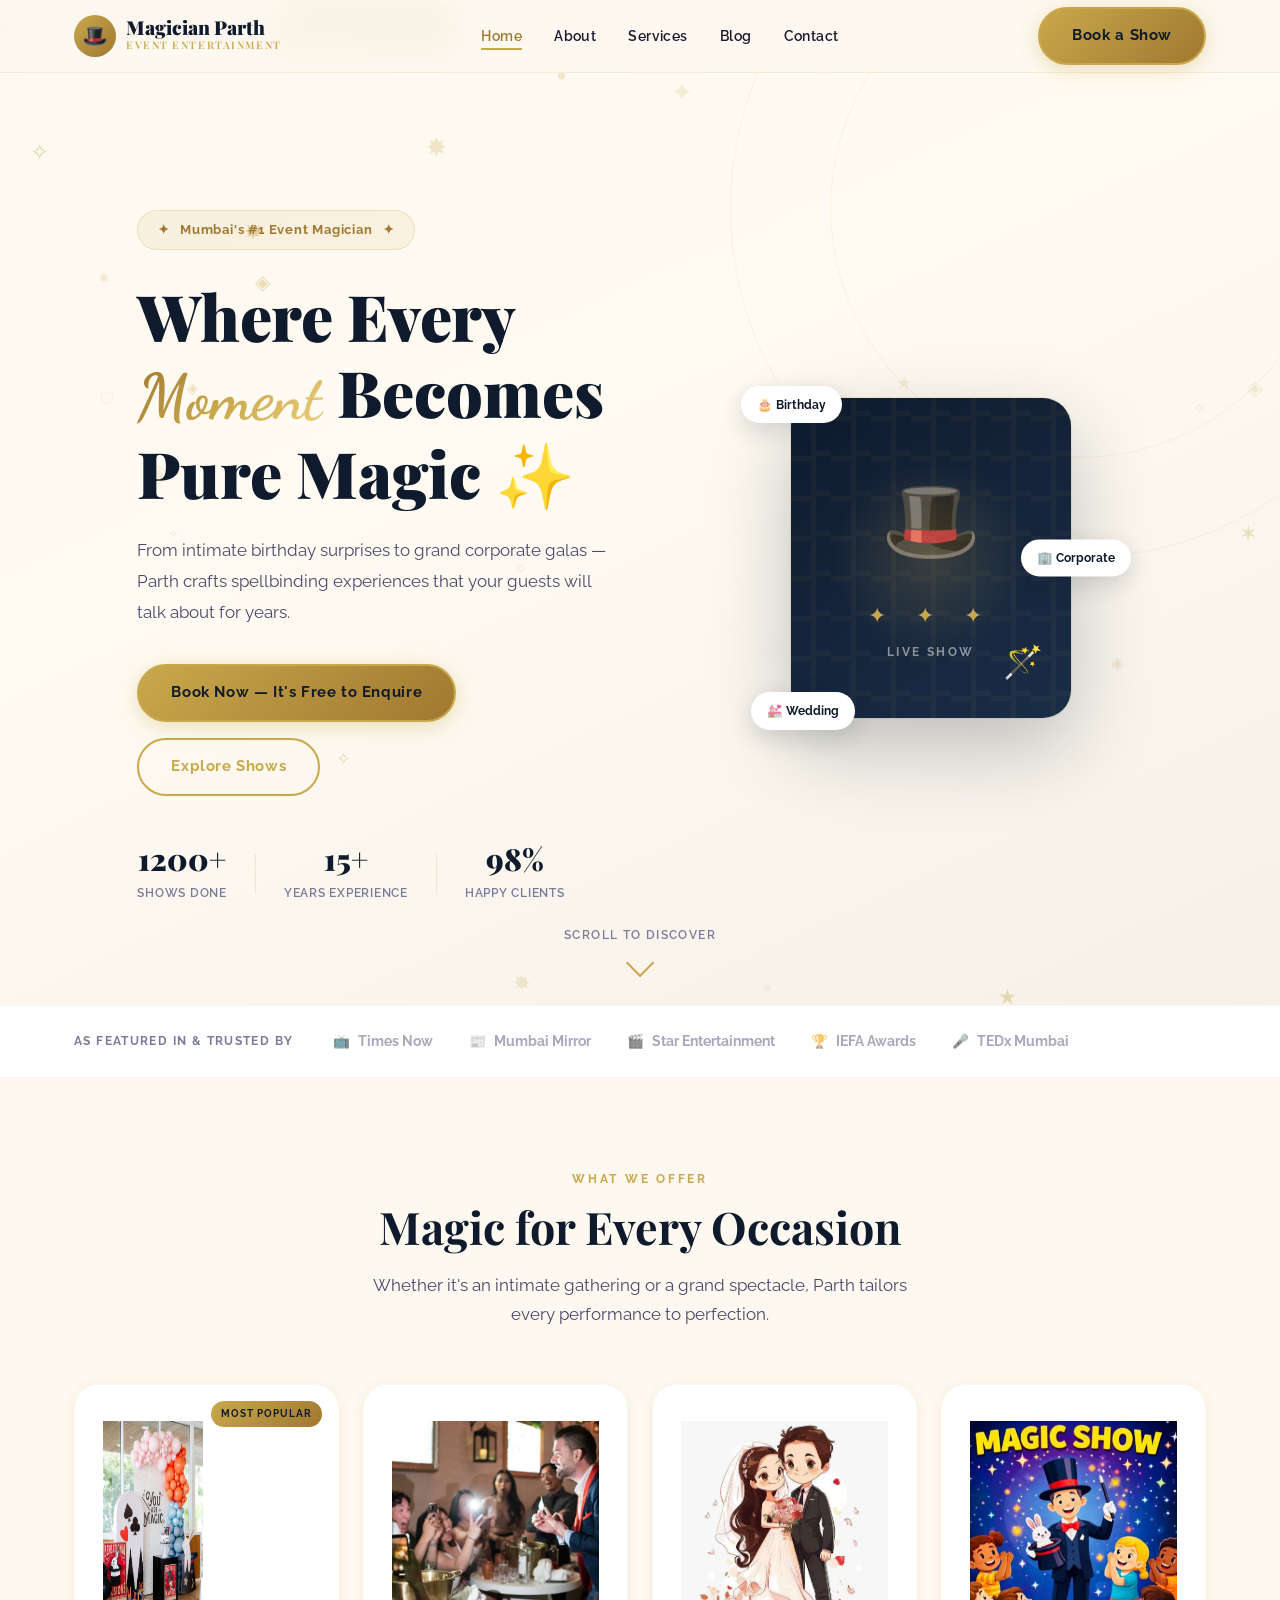
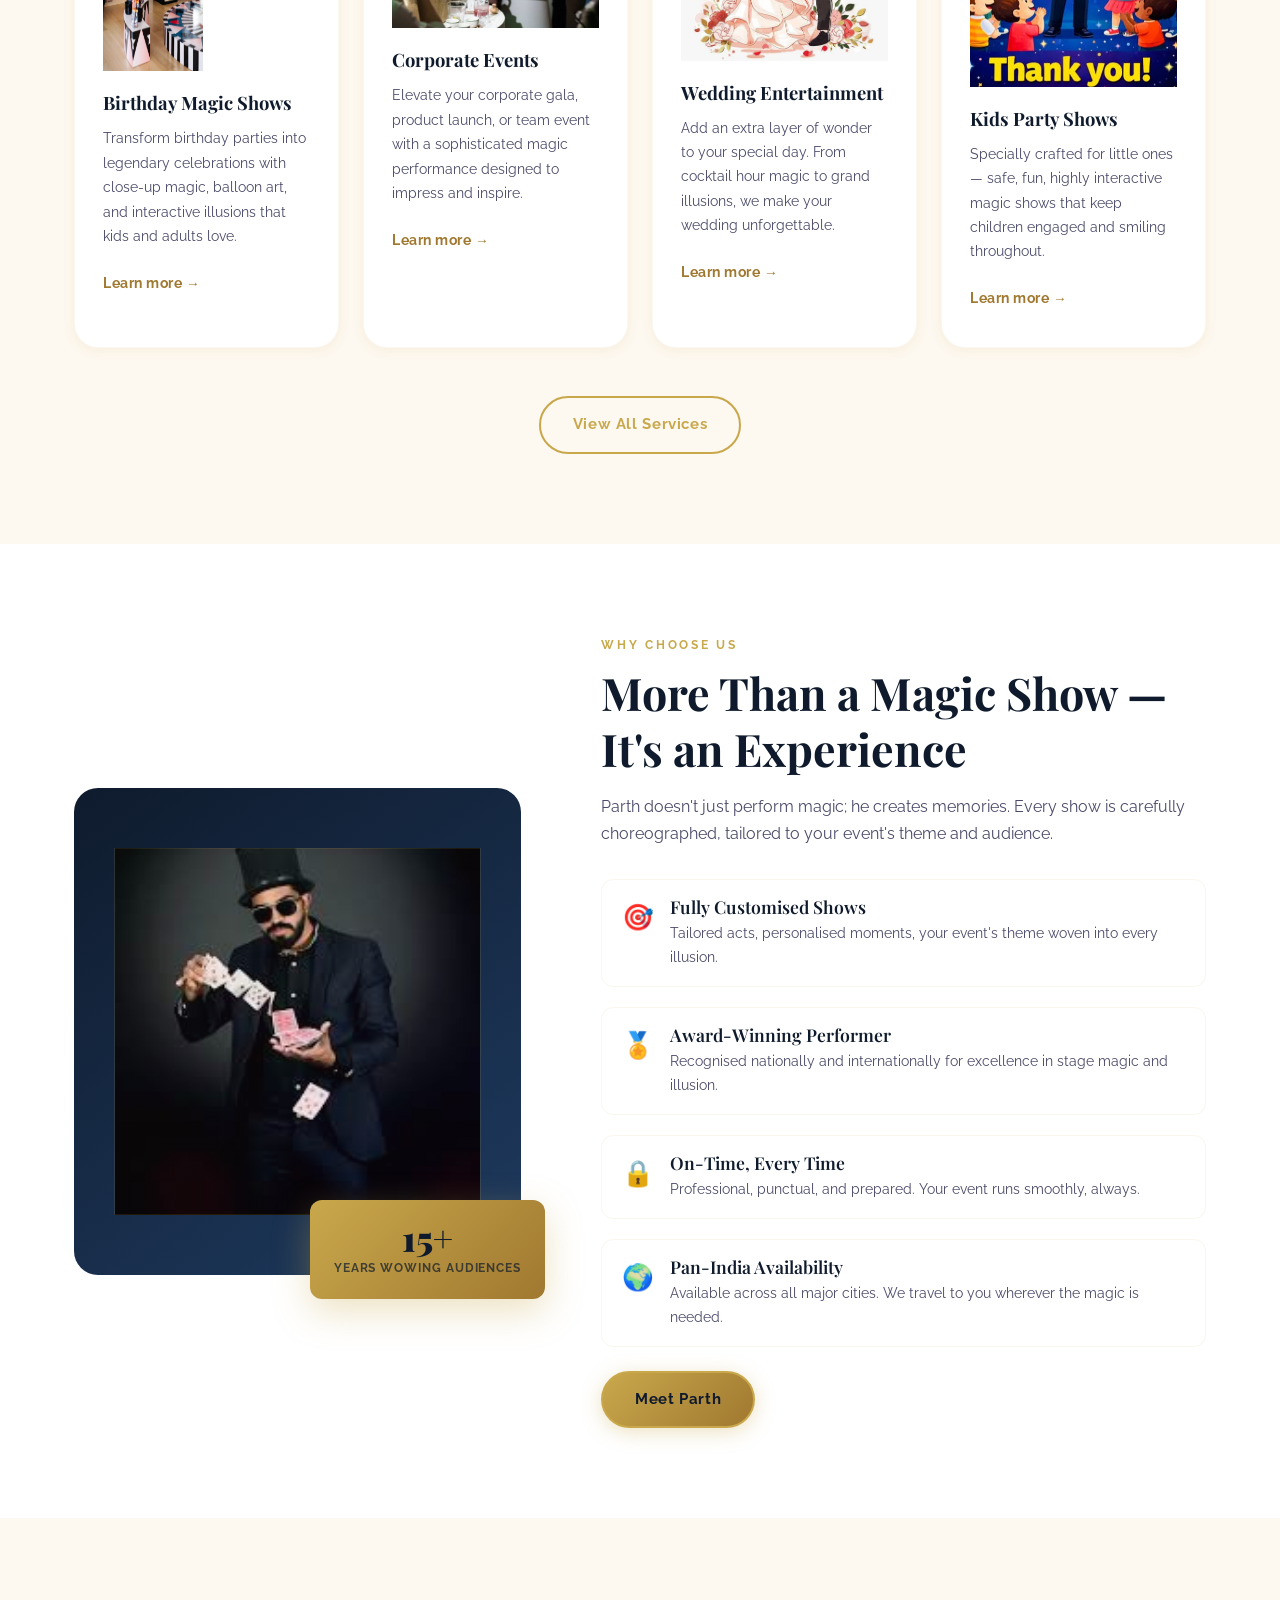
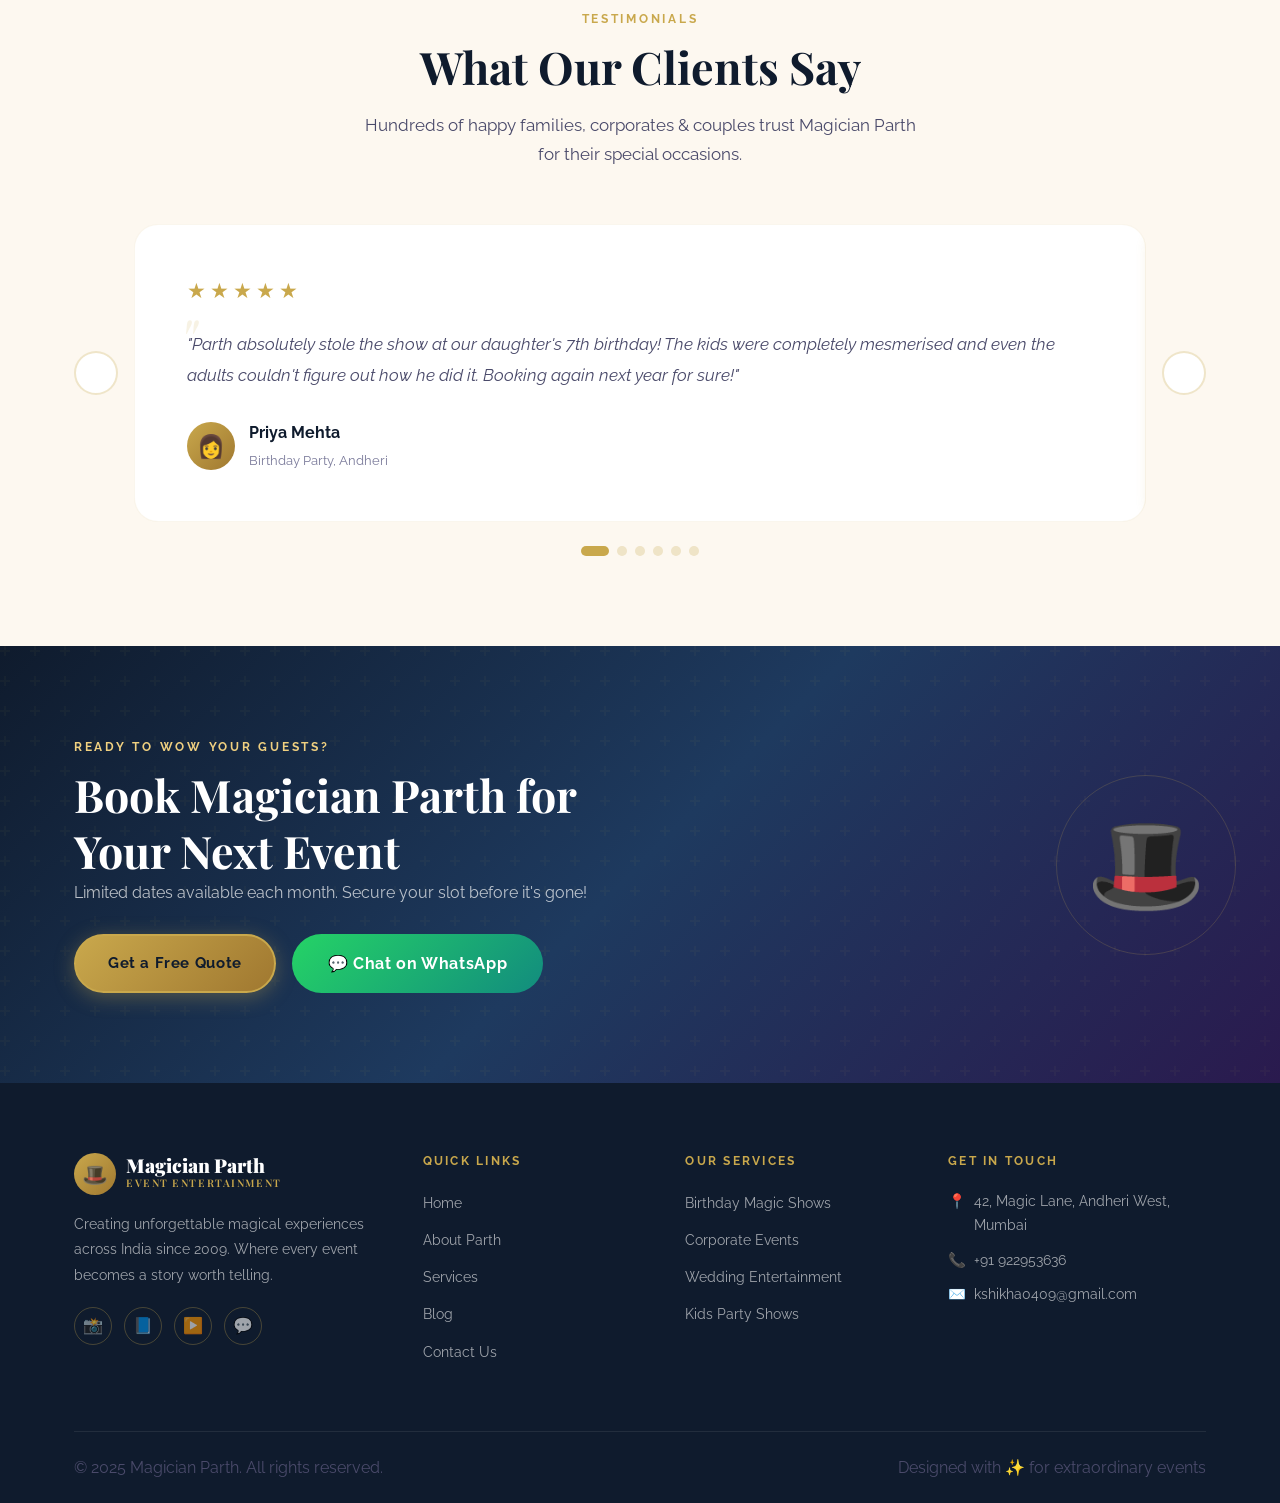
==== index.html @ 2740e8ff "Add files via upload" ====
<!DOCTYPE html>
<html lang="en">
<head>
  <meta charset="UTF-8" />
  <meta name="viewport" content="width=device-width, initial-scale=1.0" />
  <title>Magician Parth – Event Entertainment Services | Mumbai</title>
  <meta name="description" content="Magician Parth brings world-class magic shows to your events. Birthday parties, corporate events, weddings & kids shows. Book now in Mumbai & across India." />
  <meta name="keywords" content="magician Mumbai, magic show birthday party, corporate event entertainment, wedding magician India, kids magic show" />
  <meta property="og:title" content="Magician Parth – Event Entertainment Services" />
  <meta property="og:description" content="Unforgettable magic experiences for every event." />
  <meta property="og:type" content="website" />
  <link rel="canonical" href="https://magicianparth.com/" />
  <link rel="stylesheet" href="style.css" />
  <link rel="stylesheet" href="home.css" />
</head>
<body>

<!-- ════ NAVIGATION ════ -->
<nav class="navbar" role="navigation" aria-label="Main navigation">
  <div class="nav-inner">
    <a href="index.html" class="nav-logo" aria-label="Magician Parth Home">
      <div class="logo-icon">🎩</div>
      <div class="logo-text">
        <span class="brand-name">Magician Parth</span>
        <span class="brand-tag">Event Entertainment</span>
      </div>
    </a>
    <ul class="nav-links" role="list">
      <li><a href="index.html" class="active">Home</a></li>
      <li><a href="about.html">About</a></li>
      <li><a href="services.html">Services</a></li>
      <li><a href="blog.html">Blog</a></li>
      <li><a href="contact.html">Contact</a></li>
    </ul>
    <div class="nav-cta">
      <a href="contact.html" class="btn btn-primary">Book a Show</a>
    </div>
    <button class="hamburger" aria-label="Toggle menu" aria-expanded="false">
      <span></span><span></span><span></span>
    </button>
  </div>
</nav>

<!-- Mobile Menu -->
<div class="mobile-menu" role="navigation" aria-label="Mobile navigation">
  <a href="index.html">Home</a>
  <a href="about.html">About</a>
  <a href="services.html">Services</a>
  <a href="blog.html">Blog</a>
  <a href="contact.html">Contact</a>
  <a href="contact.html" class="btn btn-primary">Book a Show ✨</a>
</div>

<!-- ════ HERO ════ -->
<section class="hero" aria-label="Hero banner">
  <div id="hero-particles" aria-hidden="true"></div>
  <div class="hero-bg-ring ring-1" aria-hidden="true"></div>
  <div class="hero-bg-ring ring-2" aria-hidden="true"></div>

  <div class="container hero-inner">
    <div class="hero-content">
      <div class="hero-badge fade-up">
        <span>✦</span>
        <span>Mumbai's #1 Event Magician</span>
        <span>✦</span>
      </div>
      <h1 class="hero-title fade-up">
        Where Every <br />
        <span class="script-font gold-text">Moment</span> Becomes<br />
        Pure Magic ✨
      </h1>
      <p class="hero-desc fade-up">
        From intimate birthday surprises to grand corporate galas — Parth crafts spellbinding
        experiences that your guests will talk about for years.
      </p>
      <div class="hero-actions fade-up">
        <a href="contact.html" class="btn btn-primary">Book Now — It's Free to Enquire</a>
        <a href="services.html" class="btn btn-outline">Explore Shows</a>
      </div>
      <div class="hero-stats fade-up">
        <div class="stat">
          <strong data-count="1200" data-suffix="+">1200+</strong>
          <span>Shows Done</span>
        </div>
        <div class="stat-divider"></div>
        <div class="stat">
          <strong data-count="15" data-suffix="+">15+</strong>
          <span>Years Experience</span>
        </div>
        <div class="stat-divider"></div>
        <div class="stat">
          <strong data-count="98" data-suffix="%">98%</strong>
          <span>Happy Clients</span>
        </div>
      </div>
    </div>
    <div class="hero-visual fade-up" aria-hidden="true">
      <div class="magic-card-outer">
        <div class="magic-card">
          <div class="magic-hat">🎩</div>
          <div class="magic-stars">✦ ✦ ✦</div>
          <p class="magic-label">Live Show</p>
          <div class="magic-wand">🪄</div>
          <div class="magic-glow"></div>
        </div>
        <div class="floating-badge badge-1">🎂 Birthday</div>
        <div class="floating-badge badge-2">🏢 Corporate</div>
        <div class="floating-badge badge-3">💒 Wedding</div>
      </div>
    </div>
  </div>

  <div class="hero-scroll-hint" aria-hidden="true">
    <span>Scroll to discover</span>
    <div class="scroll-arrow"></div>
  </div>
</section>

<!-- ════ TRUST STRIP ════ -->
<section class="trust-strip" aria-label="Media features">
  <div class="container">
    <p class="trust-label">As featured in & trusted by</p>
    <div class="trust-logos">
      <div class="trust-item">📺 <span>Times Now</span></div>
      <div class="trust-item">📰 <span>Mumbai Mirror</span></div>
      <div class="trust-item">🎬 <span>Star Entertainment</span></div>
      <div class="trust-item">🏆 <span>IEFA Awards</span></div>
      <div class="trust-item">🎤 <span>TEDx Mumbai</span></div>
    </div>
  </div>
</section>

<!-- ════ SERVICES HIGHLIGHT ════ -->
<section class="section services-section" aria-labelledby="services-heading">
  <div class="container">
    <div class="section-header text-center">
      <span class="section-label">What We Offer</span>
      <h2 class="section-title" id="services-heading">Magic for Every Occasion</h2>
      <p class="section-subtitle">Whether it's an intimate gathering or a grand spectacle, Parth tailors every performance to perfection.</p>
    </div>

    <div class="services-grid">
      <div class="service-card fade-up" tabindex="0">
        <div class="service-icon"><img src="birth.jpeg" alt="" height="250px" width="100px" ></div>
        <div class="service-body">
          <h3>Birthday Magic Shows</h3>
          <p>Transform birthday parties into legendary celebrations with close-up magic, balloon art, and interactive illusions that kids and adults love.</p>
          <a href="services.html" class="service-link">Learn more →</a>
        </div>
        <div class="service-tag">Most Popular</div>
      </div>

      <div class="service-card fade-up" tabindex="0">
        <div class="service-icon"><img src="cor.jpeg" alt="Corporate Events"></div>
        <div class="service-body">
          <h3>Corporate Events</h3>
          <p>Elevate your corporate gala, product launch, or team event with a sophisticated magic performance designed to impress and inspire.</p>
          <a href="services.html" class="service-link">Learn more →</a>
        </div>
      </div>

      <div class="service-card fade-up" tabindex="0">
        <div class="service-icon"><img src="img2.jpeg" alt="Wedding Entertainment"></div>
        <div class="service-body">
          <h3>Wedding Entertainment</h3>
          <p>Add an extra layer of wonder to your special day. From cocktail hour magic to grand illusions, we make your wedding unforgettable.</p>
          <a href="services.html" class="service-link">Learn more →</a>
        </div>
      </div>

      <div class="service-card fade-up" tabindex="0">
        <div class="service-icon"><img src="kido.jpeg" alt="Kids Party Shows"></div>
        <div class="service-body">
          <h3>Kids Party Shows</h3>
          <p>Specially crafted for little ones — safe, fun, highly interactive magic shows that keep children engaged and smiling throughout.</p>
          <a href="services.html" class="service-link">Learn more →</a>
        </div>
      </div>
    </div>

    <div class="text-center" style="margin-top:48px;">
      <a href="services.html" class="btn btn-outline">View All Services</a>
    </div>
  </div>
</section>

<!-- ════ WHY CHOOSE US ════ -->
<section class="section why-section" aria-labelledby="why-heading">
  <div class="container why-inner">
    <div class="why-image-col fade-up" aria-hidden="true">
      <div class="why-img-card">
        <div class="about-img"></div>
      </div>
      <div class="why-highlight-box">
        <div class="highlight-number">15+</div>
        <div class="highlight-label">Years Wowing Audiences</div>
      </div>
    </div>
    <div class="why-content fade-up">
      <span class="section-label">Why Choose Us</span>
      <h2 class="section-title" id="why-heading">More Than a Magic Show — It's an Experience</h2>
      <p>Parth doesn't just perform magic; he creates memories. Every show is carefully choreographed, tailored to your event's theme and audience.</p>

      <div class="why-features">
        <div class="why-feature">
          <div class="why-icon">🎯</div>
          <div>
            <h4>Fully Customised Shows</h4>
            <p>Tailored acts, personalised moments, your event's theme woven into every illusion.</p>
          </div>
        </div>
        <div class="why-feature">
          <div class="why-icon">🏅</div>
          <div>
            <h4>Award-Winning Performer</h4>
            <p>Recognised nationally and internationally for excellence in stage magic and illusion.</p>
          </div>
        </div>
        <div class="why-feature">
          <div class="why-icon">🔒</div>
          <div>
            <h4>On-Time, Every Time</h4>
            <p>Professional, punctual, and prepared. Your event runs smoothly, always.</p>
          </div>
        </div>
        <div class="why-feature">
          <div class="why-icon">🌍</div>
          <div>
            <h4>Pan-India Availability</h4>
            <p>Available across all major cities. We travel to you wherever the magic is needed.</p>
          </div>
        </div>
      </div>

      <a href="about.html" class="btn btn-primary" style="margin-top:24px;">Meet Parth</a>
    </div>
  </div>
</section>

<!-- ════ TESTIMONIALS ════ -->
<section class="section testimonials-section" aria-labelledby="test-heading">
  <div class="container">
    <div class="section-header text-center">
      <span class="section-label">Testimonials</span>
      <h2 class="section-title" id="test-heading">What Our Clients Say</h2>
      <p class="section-subtitle">Hundreds of happy families, corporates & couples trust Magician Parth for their special occasions.</p>
    </div>

    <div class="testimonials-wrapper">
      <button class="slider-prev slider-btn" aria-label="Previous testimonial"></button>
      <div class="testimonials-overflow">
        <div class="testimonials-track">
          <div class="testimonial-card">
            <div class="stars" aria-label="5 stars">★★★★★</div>
            <blockquote>"Parth absolutely stole the show at our daughter's 7th birthday! The kids were completely mesmerised and even the adults couldn't figure out how he did it. Booking again next year for sure!"</blockquote>
            <div class="testimonial-author">
              <div class="author-avatar">👩</div>
              <div>
                <strong>Priya Mehta</strong>
                <span>Birthday Party, Andheri</span>
              </div>
            </div>
          </div>

          <div class="testimonial-card">
            <div class="stars" aria-label="5 stars">★★★★★</div>
            <blockquote>"We hired Parth for our annual corporate dinner and it was a huge hit. Professional, punctual and absolutely brilliant. Our 300 guests were talking about the performance for weeks!"</blockquote>
            <div class="testimonial-author">
              <div class="author-avatar">👨</div>
              <div>
                <strong>Rajesh Kapoor</strong>
                <span>Head of HR, TechNova Solutions</span>
              </div>
            </div>
          </div>

          <div class="testimonial-card">
            <div class="stars" aria-label="5 stars">★★★★★</div>
            <blockquote>"Our wedding reception was made magical in every sense! Parth performed during the cocktail hour and the reaction from guests was priceless. Truly recommend him for weddings."</blockquote>
            <div class="testimonial-author">
              <div class="author-avatar">👰</div>
              <div>
                <strong>Ananya & Rohan Desai</strong>
                <span>Wedding, Taj Hotel Pune</span>
              </div>
            </div>
          </div>

          <div class="testimonial-card">
            <div class="stars" aria-label="5 stars">★★★★★</div>
            <blockquote>"Parth absolutely stole the show at our daughter's 7th birthday! The kids were completely mesmerised and even the adults couldn't figure out how he did it. Booking again next year for sure!"</blockquote>
            <div class="testimonial-author">
              <div class="author-avatar">👩</div>
              <div>
                <strong>Priya Mehta</strong>
                <span>Birthday Party, Andheri</span>
              </div>
            </div>
          </div>
          <div class="testimonial-card">
            <div class="stars" aria-label="5 stars">★★★★★</div>
            <blockquote>"We hired Parth for our annual corporate dinner and it was a huge hit. Professional, punctual and absolutely brilliant. Our 300 guests were talking about the performance for weeks!"</blockquote>
            <div class="testimonial-author">
              <div class="author-avatar">👨</div>
              <div>
                <strong>Rajesh Kapoor</strong>
                <span>Head of HR, TechNova Solutions</span>
              </div>
            </div>
          </div>

          <div class="testimonial-card">
            <div class="stars" aria-label="5 stars">★★★★★</div>
            <blockquote>"Our wedding reception was made magical in every sense! Parth performed during the cocktail hour and the reaction from guests was priceless. Truly recommend him for weddings."</blockquote>
            <div class="testimonial-author">
              <div class="author-avatar">👰</div>
              <div>
                <strong>Ananya & Rohan Desai</strong>
                <span>Wedding, Taj Hotel Pune</span>
              </div>
            </div>
          </div>
        </div>
      </div>
      <button class="slider-next slider-btn" aria-label="Next testimonial"></button>
    </div>

    <div class="slider-dots" role="tablist" aria-label="Testimonial slides">
      <button class="slider-dot active" role="tab" aria-label="Testimonial 1"></button>
      <button class="slider-dot" role="tab" aria-label="Testimonial 2"></button>
      <button class="slider-dot" role="tab" aria-label="Testimonial 3"></button>
      <button class="slider-dot" role="tab" aria-label="Testimonial 4"></button>
      <button class="slider-dot" role="tab" aria-label="Testimonial 5"></button>
      <button class="slider-dot" role="tab" aria-label="Testimonial 6"></button>
    </div>
  </div>
</section>

<!-- ════ CONTACT CTA ════ -->
<section class="cta-section" aria-labelledby="cta-heading">
  <div class="container cta-inner">
    <div class="cta-content fade-up">
      <span class="section-label" style="color:var(--gold-light)">Ready to Wow Your Guests?</span>
      <h2 id="cta-heading" style="color:var(--white)">Book Magician Parth for<br/> Your Next Event</h2>
      <p style="color:rgba(255,255,255,0.7)">Limited dates available each month. Secure your slot before it's gone!</p>
      <div style="display:flex; gap:16px; flex-wrap:wrap; margin-top:28px;">
        <a href="contact.html" class="btn btn-primary">Get a Free Quote</a>
        <a href="https://wa.me/919229253636?text=Hi%20Parth!%20I'd%20like%20to%20book%20a%20magic%20show%20for%20my%20event." target="_blank" rel="noopener noreferrer" class="btn btn-whatsapp whatsapp-btn" class="btn btn-white">💬 Chat on WhatsApp</a>
      </div>
    </div>
    <div class="cta-deco" aria-hidden="true">
      <div class="cta-ring"></div>
      <span class="cta-emoji">🎩</span>
    </div>
  </div>
</section>

<!-- ════ FOOTER ════ -->
<footer class="footer">
  <div class="container">
    <div class="footer-grid">
      <div class="footer-brand">
        <a href="index.html" class="nav-logo">
          <div class="logo-icon">🎩</div>
          <div class="logo-text">
            <span class="brand-name" style="color:white">Magician Parth</span>
            <span class="brand-tag">Event Entertainment</span>
          </div>
        </a>
        <p>Creating unforgettable magical experiences across India since 2009. Where every event becomes a story worth telling.</p>
        <div class="social-links">
          <a href="#" aria-label="Instagram">📸</a>
          <a href="#" aria-label="Facebook">📘</a>
          <a href="#" aria-label="YouTube">▶️</a>
          <a href="#" aria-label="WhatsApp">💬</a>
        </div>
      </div>
      <div>
        <h4>Quick Links</h4>
        <ul>
          <li><a href="index.html">Home</a></li>
          <li><a href="about.html">About Parth</a></li>
          <li><a href="services.html">Services</a></li>
          <li><a href="blog.html">Blog</a></li>
          <li><a href="contact.html">Contact Us</a></li>
        </ul>
      </div>
      <div>
        <h4>Our Services</h4>
        <ul>
          <li><a href="services.html">Birthday Magic Shows</a></li>
          <li><a href="services.html">Corporate Events</a></li>
          <li><a href="services.html">Wedding Entertainment</a></li>
          <li><a href="services.html">Kids Party Shows</a></li>
        </ul>
      </div>
      <div class="footer-contact">
        <h4>Get In Touch</h4>
        <p><span>📍</span> 42, Magic Lane, Andheri West, Mumbai</p>
        <p><span>📞</span> <a href="tel:+919229253636" style="color:inherit">+91 922953636</a></p>
        <p><span>✉️</span> <a href="mailto:kshikha0949@gmail.com" style="color:inherit">kshikha0409@gmail.com</a></p>
      </div>
    </div>
    <div class="footer-bottom">
      <p>© 2025 Magician Parth. All rights reserved.</p>
      <p>Designed with ✨ for extraordinary events</p>
    </div>
  </div>
</footer>

<button class="scroll-top" aria-label="Scroll to top">↑</button>

<script src="main.js"></script>
</body>
</html>
---- style.css ----
/* ===== GOOGLE FONTS ===== */
@import url('https://fonts.googleapis.com/css2?family=Playfair+Display:ital,wght@0,400;0,700;0,900;1,400&family=Raleway:wght@300;400;500;600;700&family=Dancing+Script:wght@700&display=swap');

/* ===== CSS VARIABLES ===== */
:root {
  --gold: #c9a84c;
  --gold-light: #f0d080;
  --gold-dark: #a07830;
  --navy: #0f1b2d;
  --navy-light: #1a2d47;
  --cream: #fdf8f0;
  --white: #ffffff;
  --text-dark: #1a1a2e;
  --text-mid: #4a4a6a;
  --text-light: #7a7a9a;
  --accent-purple: #6b35a8;
  --accent-red: #c0392b;
  --shadow-sm: 0 2px 12px rgba(201,168,76,0.12);
  --shadow-md: 0 8px 32px rgba(201,168,76,0.18);
  --shadow-lg: 0 20px 60px rgba(15,27,45,0.15);
  --radius: 12px;
  --radius-lg: 24px;
  --transition: all 0.35s cubic-bezier(0.4, 0, 0.2, 1);
}

/* ===== RESET & BASE ===== */
*, *::before, *::after { margin: 0; padding: 0; box-sizing: border-box; }

html { scroll-behavior: smooth; font-size: 16px; }

body {
  font-family: 'Raleway', sans-serif;
  background-color: var(--cream);
  color: var(--text-dark);
  line-height: 1.7;
  overflow-x: hidden;
}

img { max-width: 100%; display: block; }
a { text-decoration: none; color: inherit; }
ul { list-style: none; }

/* ===== TYPOGRAPHY ===== */
h1, h2, h3, h4 { font-family: 'Playfair Display', serif; line-height: 1.25; }
h1 { font-size: clamp(2.2rem, 5vw, 4rem); font-weight: 900; }
h2 { font-size: clamp(1.8rem, 3.5vw, 2.8rem); font-weight: 700; }
h3 { font-size: clamp(1.2rem, 2vw, 1.6rem); font-weight: 700; }
h4 { font-size: 1.1rem; font-weight: 600; }
p { font-size: 1rem; color: var(--text-mid); }

.script-font { font-family: 'Dancing Script', cursive; }
.section-label {
  font-family: 'Raleway', sans-serif;
  font-size: 0.78rem;
  font-weight: 700;
  letter-spacing: 0.22em;
  text-transform: uppercase;
  color: var(--gold);
  display: block;
  margin-bottom: 0.6rem;
}
.section-title { color: var(--navy); margin-bottom: 1rem; }
.section-subtitle { color: var(--text-mid); font-size: 1.05rem; max-width: 560px; }
.text-center { text-align: center; }
.text-center .section-subtitle { margin: 0 auto; }

/* ===== LAYOUT ===== */
.container { max-width: 1180px; margin: 0 auto; padding: 0 24px; }
.section { padding: 90px 0; }
.section-header { margin-bottom: 56px; }

/* ===== BUTTONS ===== */
.btn {
  display: inline-flex;
  align-items: center;
  gap: 8px;
  padding: 14px 32px;
  border-radius: 50px;
  font-family: 'Raleway', sans-serif;
  font-weight: 700;
  font-size: 0.95rem;
  letter-spacing: 0.04em;
  cursor: pointer;
  border: 2px solid transparent;
  transition: var(--transition);
  position: relative;
  overflow: hidden;
}

.btn-primary {
  background: linear-gradient(135deg, var(--gold), var(--gold-dark));
  color: var(--navy);
  border-color: var(--gold);
  box-shadow: 0 4px 20px rgba(201,168,76,0.35);
}
.btn-primary:hover {
  transform: translateY(-2px);
  box-shadow: 0 8px 30px rgba(201,168,76,0.5);
  background: linear-gradient(135deg, var(--gold-light), var(--gold));
}

.btn-outline {
  background: transparent;
  color: var(--gold);
  border-color: var(--gold);
}
.btn-outline:hover {
  background: var(--gold);
  color: var(--navy);
  transform: translateY(-2px);
  box-shadow: 0 8px 24px rgba(201,168,76,0.3);
}

.btn-white {
  background: var(--white);
  color: var(--navy);
  border-color: var(--white);
}
.btn-white:hover {
  background: var(--gold);
  color: var(--navy);
  border-color: var(--gold);
  transform: translateY(-2px);
}

.btn-whatsapp {
  background: linear-gradient(135deg, #25d366, #128c7e);
  color: white;
  border: none;
  padding: 16px 36px;
  font-size: 1rem;
}
.btn-whatsapp:hover {
  transform: translateY(-2px);
  box-shadow: 0 8px 28px rgba(37,211,102,0.4);
}

/* ===== NAVIGATION ===== */
.navbar {
  position: fixed;
  top: 0;
  left: 0;
  right: 0;
  z-index: 1000;
  background: rgba(253,248,240,0.96);
  backdrop-filter: blur(12px);
  border-bottom: 1px solid rgba(201,168,76,0.15);
  transition: var(--transition);
}
.navbar.scrolled {
  box-shadow: 0 4px 24px rgba(15,27,45,0.1);
}

.nav-inner {
  display: flex;
  align-items: center;
  justify-content: space-between;
  height: 72px;
  padding: 0 24px;
  max-width: 1180px;
  margin: 0 auto;
}

.nav-logo {
  display: flex;
  align-items: center;
  gap: 10px;
}
.nav-logo .logo-icon {
  width: 42px;
  height: 42px;
  background: linear-gradient(135deg, var(--gold), var(--gold-dark));
  border-radius: 50%;
  display: flex;
  align-items: center;
  justify-content: center;
  font-size: 1.3rem;
}
.nav-logo .logo-text { font-family: 'Playfair Display', serif; }
.nav-logo .brand-name { font-size: 1.2rem; font-weight: 900; color: var(--navy); display: block; line-height: 1; }
.nav-logo .brand-tag { font-size: 0.65rem; font-weight: 600; letter-spacing: 0.15em; text-transform: uppercase; color: var(--gold); display: block; }

.nav-links {
  display: flex;
  align-items: center;
  gap: 32px;
}
.nav-links a {
  font-weight: 600;
  font-size: 0.9rem;
  letter-spacing: 0.03em;
  color: var(--text-dark);
  position: relative;
  padding: 4px 0;
  transition: color 0.25s;
}
.nav-links a::after {
  content: '';
  position: absolute;
  bottom: -2px;
  left: 0;
  width: 0;
  height: 2px;
  background: var(--gold);
  transition: width 0.3s;
}
.nav-links a:hover, .nav-links a.active { color: var(--gold-dark); }
.nav-links a:hover::after, .nav-links a.active::after { width: 100%; }

.nav-cta { display: flex; align-items: center; gap: 12px; }

.hamburger {
  display: none;
  flex-direction: column;
  gap: 5px;
  cursor: pointer;
  padding: 4px;
  background: none;
  border: none;
}
.hamburger span {
  display: block;
  width: 26px;
  height: 2.5px;
  background: var(--navy);
  border-radius: 2px;
  transition: var(--transition);
}
.hamburger.open span:nth-child(1) { transform: translateY(7.5px) rotate(45deg); }
.hamburger.open span:nth-child(2) { opacity: 0; }
.hamburger.open span:nth-child(3) { transform: translateY(-7.5px) rotate(-45deg); }

/* ===== HERO DECORATIVE STARS ===== */
.star { position: absolute; pointer-events: none; }
.star::before { content: '✦'; font-size: 1rem; color: var(--gold); opacity: 0.4; animation: twinkle 2s infinite alternate; }
@keyframes twinkle { from { opacity: 0.2; transform: scale(0.8); } to { opacity: 0.7; transform: scale(1.1); } }

/* ===== GOLD DIVIDER ===== */
.gold-divider {
  display: flex;
  align-items: center;
  gap: 16px;
  margin: 20px 0;
}
.gold-divider::before, .gold-divider::after {
  content: '';
  flex: 1;
  height: 1px;
  background: linear-gradient(to right, transparent, var(--gold));
}
.gold-divider::after { background: linear-gradient(to left, transparent, var(--gold)); }
.gold-divider span { color: var(--gold); font-size: 1.2rem; }

/* ===== CARDS ===== */
.card {
  background: var(--white);
  border-radius: var(--radius-lg);
  overflow: hidden;
  box-shadow: var(--shadow-sm);
  transition: var(--transition);
}
.card:hover {
  transform: translateY(-6px);
  box-shadow: var(--shadow-md);
}

/* ===== BADGES ===== */
.badge {
  display: inline-block;
  padding: 4px 14px;
  border-radius: 50px;
  font-size: 0.72rem;
  font-weight: 700;
  letter-spacing: 0.08em;
  text-transform: uppercase;
}
.badge-gold { background: rgba(201,168,76,0.12); color: var(--gold-dark); border: 1px solid rgba(201,168,76,0.3); }
.badge-navy { background: var(--navy); color: var(--gold); }

/* ===== FOOTER ===== */
.footer {
  background: var(--navy);
  color: rgba(255,255,255,0.75);
  padding: 70px 0 0;
}

.footer-grid {
  display: grid;
  grid-template-columns: 1.4fr 1fr 1fr 1.2fr;
  gap: 48px;
  padding-bottom: 56px;
  border-bottom: 1px solid rgba(255,255,255,0.08);
}

.footer-brand .logo-text { color: var(--white); }
.footer-brand .brand-tag { color: var(--gold); }
.footer-brand p { margin-top: 16px; font-size: 0.9rem; line-height: 1.75; color: rgba(255,255,255,0.6); }

.footer h4 {
  font-family: 'Raleway', sans-serif;
  font-size: 0.78rem;
  font-weight: 700;
  letter-spacing: 0.18em;
  text-transform: uppercase;
  color: var(--gold);
  margin-bottom: 20px;
}

.footer ul li { margin-bottom: 10px; }
.footer ul li a { font-size: 0.9rem; color: rgba(255,255,255,0.6); transition: color 0.25s; }
.footer ul li a:hover { color: var(--gold-light); }

.footer-contact p { font-size: 0.9rem; margin-bottom: 10px; color: rgba(255,255,255,0.6); display: flex; align-items: flex-start; gap: 8px; }
.footer-contact p span { flex-shrink: 0; color: var(--gold); }

.social-links { display: flex; gap: 12px; margin-top: 20px; }
.social-links a {
  width: 38px; height: 38px;
  border-radius: 50%;
  border: 1px solid rgba(201,168,76,0.3);
  display: flex; align-items: center; justify-content: center;
  color: rgba(255,255,255,0.6);
  font-size: 1rem;
  transition: var(--transition);
}
.social-links a:hover { background: var(--gold); border-color: var(--gold); color: var(--navy); }

.footer-bottom {
  padding: 22px 0;
  display: flex;
  align-items: center;
  justify-content: space-between;
  font-size: 0.82rem;
  color: rgba(255,255,255,0.4);
}

/* ===== PAGE HERO (inner pages) ===== */
.page-hero {
  background: linear-gradient(135deg, var(--navy) 0%, var(--navy-light) 60%, #2a1a4e 100%);
  padding: 140px 0 80px;
  text-align: center;
  position: relative;
  overflow: hidden;
}
.page-hero::before {
  content: '';
  position: absolute;
  inset: 0;
  background: url("data:image/svg+xml,%3Csvg width='60' height='60' viewBox='0 0 60 60' xmlns='http://www.w3.org/2000/svg'%3E%3Cg fill='none' fill-rule='evenodd'%3E%3Cg fill='%23c9a84c' fill-opacity='0.05'%3E%3Cpath d='M36 34v-4h-2v4h-4v2h4v4h2v-4h4v-2h-4zm0-30V0h-2v4h-4v2h4v4h2V6h4V4h-4zM6 34v-4H4v4H0v2h4v4h2v-4h4v-2H6zM6 4V0H4v4H0v2h4v4h2V6h4V4H6z'/%3E%3C/g%3E%3C/g%3E%3C/svg%3E");
}
.page-hero h1 { color: var(--white); margin-bottom: 16px; }
.page-hero p { color: rgba(255,255,255,0.65); font-size: 1.1rem; max-width: 560px; margin: 0 auto; }
.page-hero .breadcrumb {
  display: flex;
  align-items: center;
  justify-content: center;
  gap: 8px;
  margin-bottom: 16px;
  font-size: 0.85rem;
  color: rgba(255,255,255,0.5);
}
.page-hero .breadcrumb a { color: var(--gold); }
.page-hero .breadcrumb span { color: rgba(255,255,255,0.3); }

/* ===== ANIMATIONS ===== */
@keyframes fadeUp {
  from { opacity: 0; transform: translateY(30px); }
  to   { opacity: 1; transform: translateY(0); }
}
@keyframes fadeIn {
  from { opacity: 0; } to { opacity: 1; }
}
@keyframes float {
  0%, 100% { transform: translateY(0); }
  50%       { transform: translateY(-14px); }
}
@keyframes shimmer {
  0%   { background-position: -200% center; }
  100% { background-position: 200% center; }
}
@keyframes rotate {
  from { transform: rotate(0deg); }
  to   { transform: rotate(360deg); }
}
@keyframes pulse-ring {
  0%   { transform: scale(1); opacity: 0.6; }
  100% { transform: scale(1.6); opacity: 0; }
}

.fade-up { opacity: 0; transform: translateY(30px); transition: opacity 0.6s ease, transform 0.6s ease; }
.fade-up.visible { opacity: 1; transform: translateY(0); }

/* ===== SCROLL TO TOP ===== */
.scroll-top {
  position: fixed;
  bottom: 30px;
  right: 30px;
  width: 46px;
  height: 46px;
  background: linear-gradient(135deg, var(--gold), var(--gold-dark));
  color: var(--navy);
  border: none;
  border-radius: 50%;
  font-size: 1.2rem;
  cursor: pointer;
  opacity: 0;
  pointer-events: none;
  transition: var(--transition);
  z-index: 999;
  box-shadow: 0 4px 20px rgba(201,168,76,0.4);
  display: flex;
  align-items: center;
  justify-content: center;
}
.scroll-top.visible { opacity: 1; pointer-events: all; }
.scroll-top:hover { transform: translateY(-4px); }

/* ===== RESPONSIVE ===== */
@media (max-width: 1024px) {
  .footer-grid { grid-template-columns: 1fr 1fr; gap: 36px; }
}

@media (max-width: 768px) {
  .nav-links, .nav-cta .btn { display: none; }
  .hamburger { display: flex; }
  .section { padding: 64px 0; }
  .footer-grid { grid-template-columns: 1fr; gap: 28px; }
  .footer-bottom { flex-direction: column; gap: 8px; text-align: center; }

  .mobile-menu {
    position: fixed;
    top: 72px; left: 0; right: 0;
    background: var(--cream);
    border-bottom: 1px solid rgba(201,168,76,0.2);
    padding: 20px 24px 28px;
    display: none;
    flex-direction: column;
    gap: 4px;
    box-shadow: 0 8px 24px rgba(0,0,0,0.1);
    z-index: 999;
  }
  .mobile-menu.open { display: flex; }
  .mobile-menu a {
    padding: 12px 0;
    font-weight: 600;
    font-size: 1rem;
    color: var(--text-dark);
    border-bottom: 1px solid rgba(201,168,76,0.12);
  }
  .mobile-menu a:last-child { border-bottom: none; }
  .mobile-menu .btn { margin-top: 12px; width: 100%; justify-content: center; }
}

@media (max-width: 480px) {
  .btn { padding: 12px 24px; font-size: 0.88rem; }
}
---- home.css ----
/* ===== HOME PAGE STYLES ===== */

/* ── Hero ── */
.hero {
  min-height: 100vh;
  background: linear-gradient(155deg, #fdf8f0 0%, #fffbf2 40%, #f5f0e8 100%);
  display: flex;
  align-items: center;
  position: relative;
  overflow: hidden;
  padding-top: 72px;
}

.hero-bg-ring {
  position: absolute;
  border-radius: 50%;
  border: 1px solid rgba(201,168,76,0.12);
  pointer-events: none;
}
.ring-1 { width: 700px; height: 700px; top: -200px; right: -150px; }
.ring-2 { width: 500px; height: 500px; top: -100px; right: -50px; animation: rotate 40s linear infinite; }

.hero-inner {
  display: grid;
  grid-template-columns: 1.1fr 0.9fr;
  gap: 64px;
  align-items: center;
  padding: 80px 24px 100px;
}

.hero-badge {
  display: inline-flex;
  align-items: center;
  gap: 10px;
  background: rgba(201,168,76,0.1);
  border: 1px solid rgba(201,168,76,0.25);
  border-radius: 50px;
  padding: 8px 20px;
  font-size: 0.82rem;
  font-weight: 700;
  letter-spacing: 0.06em;
  color: var(--gold-dark);
  margin-bottom: 28px;
  width: fit-content;
}

.hero-title {
  color: var(--navy);
  margin-bottom: 24px;
  line-height: 1.18;
}
.gold-text {
  background: linear-gradient(135deg, var(--gold-dark), var(--gold), var(--gold-light));
  -webkit-background-clip: text;
  -webkit-text-fill-color: transparent;
  background-clip: text;
}

.hero-desc {
  font-size: 1.08rem;
  color: var(--text-mid);
  max-width: 480px;
  margin-bottom: 36px;
  line-height: 1.8;
}

.hero-actions { display: flex; gap: 16px; flex-wrap: wrap; margin-bottom: 48px; }

.hero-stats {
  display: flex;
  align-items: center;
  gap: 28px;
}
.stat { text-align: center; }
.stat strong {
  display: block;
  font-size: 1.9rem;
  font-weight: 900;
  font-family: 'Playfair Display', serif;
  color: var(--navy);
  line-height: 1;
  margin-bottom: 4px;
}
.stat span { font-size: 0.78rem; font-weight: 600; letter-spacing: 0.06em; text-transform: uppercase; color: var(--text-light); }
.stat-divider { width: 1px; height: 40px; background: rgba(201,168,76,0.2); }

/* Hero visual */
.hero-visual { display: flex; justify-content: center; align-items: center; }

.magic-card-outer { position: relative; }

.magic-card {
  width: 280px;
  height: 320px;
  background: linear-gradient(145deg, var(--navy), var(--navy-light));
  border-radius: 28px;
  display: flex;
  flex-direction: column;
  align-items: center;
  justify-content: center;
  position: relative;
  overflow: hidden;
  box-shadow: 0 30px 80px rgba(15,27,45,0.25), 0 0 0 1px rgba(201,168,76,0.15);
  animation: float 5s ease-in-out infinite;
}
.magic-card::before {
  content: '';
  position: absolute;
  inset: 0;
  background: url("data:image/svg+xml,%3Csvg width='40' height='40' viewBox='0 0 40 40' xmlns='http://www.w3.org/2000/svg'%3E%3Cg fill='%23c9a84c' fill-opacity='0.05'%3E%3Cpath d='M20 20.5V18H0v5h20v20.5h5V18h18v-5H25V.5h-5z'/%3E%3C/g%3E%3C/svg%3E");
}

.magic-hat { font-size: 5rem; animation: float 3s ease-in-out 0.5s infinite; }
.magic-stars { font-size: 1.4rem; letter-spacing: 12px; color: var(--gold); margin: 8px 0; }
.magic-label {
  font-size: 0.75rem;
  font-weight: 700;
  letter-spacing: 0.2em;
  text-transform: uppercase;
  color: rgba(255,255,255,0.5);
}
.magic-wand { font-size: 2rem; position: absolute; bottom: 28px; right: 28px; animation: float 4s ease-in-out 1s infinite; }

.magic-glow {
  position: absolute;
  width: 200px; height: 200px;
  background: radial-gradient(circle, rgba(201,168,76,0.2) 0%, transparent 70%);
  border-radius: 50%;
  top: 50%; left: 50%;
  transform: translate(-50%, -50%);
  animation: pulse-ring 3s ease-in-out infinite;
}

.floating-badge {
  position: absolute;
  background: var(--white);
  border-radius: 50px;
  padding: 8px 16px;
  font-size: 0.78rem;
  font-weight: 700;
  color: var(--navy);
  box-shadow: 0 8px 24px rgba(15,27,45,0.15);
  white-space: nowrap;
}
.badge-1 { top: -12px; left: -50px; animation: float 4s ease-in-out 0s infinite; }
.badge-2 { top: 50%; right: -60px; transform: translateY(-50%); animation: float 4s ease-in-out 1s infinite; }
.badge-3 { bottom: -12px; left: -40px; animation: float 4s ease-in-out 2s infinite; }

/* Hero scroll hint */
.hero-scroll-hint {
  position: absolute;
  bottom: 32px;
  left: 50%;
  transform: translateX(-50%);
  display: flex;
  flex-direction: column;
  align-items: center;
  gap: 8px;
  font-size: 0.72rem;
  font-weight: 600;
  letter-spacing: 0.12em;
  text-transform: uppercase;
  color: var(--text-light);
}
.scroll-arrow {
  width: 20px;
  height: 20px;
  border-right: 2px solid var(--gold);
  border-bottom: 2px solid var(--gold);
  transform: rotate(45deg);
  animation: float 1.5s ease-in-out infinite;
}

/* ── Trust Strip ── */
.trust-strip {
  background: var(--white);
  border-top: 1px solid rgba(201,168,76,0.1);
  border-bottom: 1px solid rgba(201,168,76,0.1);
  padding: 24px 0;
}
.trust-strip .container {
  display: flex;
  align-items: center;
  gap: 40px;
  flex-wrap: wrap;
}
.trust-label {
  font-size: 0.72rem;
  font-weight: 700;
  letter-spacing: 0.12em;
  text-transform: uppercase;
  color: var(--text-light);
  white-space: nowrap;
}
.trust-logos {
  display: flex;
  align-items: center;
  gap: 36px;
  flex-wrap: wrap;
  flex: 1;
}
.trust-item {
  display: flex;
  align-items: center;
  gap: 8px;
  font-size: 0.85rem;
  font-weight: 700;
  color: var(--text-light);
  opacity: 0.65;
  transition: opacity 0.25s;
}
.trust-item:hover { opacity: 1; color: var(--gold-dark); }

/* ── Services Section ── */
.services-section { background: var(--cream); }

.services-grid {
  display: grid;
  grid-template-columns: repeat(4, 1fr);
  gap: 24px;
}

.service-card {
  background: var(--white);
  border-radius: var(--radius-lg);
  padding: 36px 28px;
  position: relative;
  overflow: hidden;
  box-shadow: var(--shadow-sm);
  border: 1px solid rgba(201,168,76,0.08);
  transition: var(--transition);
  cursor: pointer;
}
.service-card:hover {
  transform: translateY(-8px);
  box-shadow: var(--shadow-md);
  border-color: rgba(201,168,76,0.25);
}
.service-card::before {
  content: '';
  position: absolute;
  top: 0; left: 0; right: 0;
  height: 3px;
  background: linear-gradient(90deg, var(--gold), var(--gold-light));
  transform: scaleX(0);
  transition: transform 0.35s;
}
.service-card:hover::before { transform: scaleX(1); }

.service-icon {
  font-size: 2.8rem;
  margin-bottom: 20px;
  display: block;
}
.service-body h3 { color: var(--navy); margin-bottom: 12px; font-size: 1.15rem; }
.service-body p { font-size: 0.9rem; color: var(--text-mid); line-height: 1.7; margin-bottom: 20px; }

.service-link {
  font-size: 0.85rem;
  font-weight: 700;
  color: var(--gold-dark);
  letter-spacing: 0.04em;
  transition: gap 0.2s;
}
.service-link:hover { color: var(--gold); }

.service-tag {
  position: absolute;
  top: 16px; right: 16px;
  background: linear-gradient(135deg, var(--gold), var(--gold-dark));
  color: var(--navy);
  font-size: 0.65rem;
  font-weight: 700;
  letter-spacing: 0.1em;
  text-transform: uppercase;
  padding: 4px 10px;
  border-radius: 50px;
}

/* ── Why Section ── */
.why-section { background: var(--white); }
.why-inner {
  display: grid;
  grid-template-columns: 0.85fr 1.15fr;
  gap: 80px;
  align-items: center;
}

.why-image-col { position: relative; }
.about-img {
    aspect-ratio: 4/4; background: url('image.png') no-repeat center/cover;
    border: 1px solid rgba(201,168,76,0.15);
    display: flex; align-items: center; justify-content: center;
    font-size: 8rem; position: relative; overflow: hidden;
  }
  .about-img::before {
    content: ''; position: absolute; inset: 0;
    background: linear-gradient(135deg, rgba(201,168,76,0.05), rgba(124,58,237,0.05));
  }
.why-img-card {
  background: linear-gradient(145deg, var(--navy), #1e3a5f);
  border-radius: var(--radius-lg);
  padding: 60px 40px;
  text-align: center;
  color: var(--white);
}
.why-img-emoji { font-size: 5rem; margin-bottom: 24px; display: block; animation: float 4s ease-in-out infinite; }
.why-img-text strong { display: block; font-size: 1.2rem; font-family: 'Playfair Display', serif; }
.why-img-text span { font-size: 0.8rem; color: var(--gold); letter-spacing: 0.08em; text-transform: uppercase; font-weight: 600; }

.why-highlight-box {
  position: absolute;
  bottom: -24px;
  right: -24px;
  background: linear-gradient(135deg, var(--gold), var(--gold-dark));
  border-radius: var(--radius);
  padding: 20px 24px;
  text-align: center;
  box-shadow: 0 12px 36px rgba(201,168,76,0.35);
}
.highlight-number { font-size: 2.2rem; font-weight: 900; font-family: 'Playfair Display', serif; color: var(--navy); line-height: 1; }
.highlight-label { font-size: 0.72rem; font-weight: 700; letter-spacing: 0.08em; text-transform: uppercase; color: var(--navy); opacity: 0.7; margin-top: 4px; }

.why-content p { margin-bottom: 32px; }
.why-features { display: flex; flex-direction: column; gap: 20px; }
.why-feature {
  display: flex;
  align-items: flex-start;
  gap: 16px;
  padding: 16px 20px;
  border-radius: var(--radius);
  border: 1px solid rgba(201,168,76,0.1);
  transition: var(--transition);
}
.why-feature:hover { background: rgba(201,168,76,0.05); border-color: rgba(201,168,76,0.2); }
.why-icon { font-size: 1.6rem; flex-shrink: 0; }
.why-feature h4 { color: var(--navy); margin-bottom: 4px; }
.why-feature p { font-size: 0.88rem; margin-bottom: 0; }

/* ── Testimonials ── */
.testimonials-section { background: var(--cream); }

.testimonials-wrapper {
  display: flex;
  align-items: center;
  gap: 16px;
  margin-bottom: 24px;
}
.slider-btn {
  width: 44px; height: 44px;
  border-radius: 50%;
  border: 2px solid rgba(201,168,76,0.3);
  background: var(--white);
  color: var(--gold-dark);
  font-size: 1.5rem;
  cursor: pointer;
  flex-shrink: 0;
  transition: var(--transition);
  display: flex; align-items: center; justify-content: center;
  line-height: 1;
}
.slider-btn:hover { background: var(--gold); color: var(--navy); border-color: var(--gold); }

.testimonials-overflow { flex: 1; overflow: hidden; border-radius: var(--radius-lg); }
.testimonials-track {
  display: flex;
  transition: transform 0.5s cubic-bezier(0.4, 0, 0.2, 1);
}

.testimonial-card {
  min-width: 100%;
  background: var(--white);
  border-radius: var(--radius-lg);
  padding: 48px 52px;
  border: 1px solid rgba(201,168,76,0.1);
  box-shadow: var(--shadow-sm);
}
.stars { font-size: 1.3rem; color: var(--gold); margin-bottom: 20px; letter-spacing: 4px; }
blockquote {
  font-size: 1.05rem;
  font-style: italic;
  color: var(--text-mid);
  line-height: 1.85;
  margin-bottom: 28px;
  position: relative;
}
blockquote::before {
  content: '"';
  font-size: 4rem;
  color: rgba(201,168,76,0.15);
  font-family: 'Playfair Display', serif;
  position: absolute;
  top: -20px;
  left: -10px;
  line-height: 1;
}

.testimonial-author { display: flex; align-items: center; gap: 14px; }
.author-avatar { width: 48px; height: 48px; background: linear-gradient(135deg, var(--gold), var(--gold-dark)); border-radius: 50%; display: flex; align-items: center; justify-content: center; font-size: 1.4rem; }
.testimonial-author strong { display: block; font-weight: 700; color: var(--navy); }
.testimonial-author span { font-size: 0.8rem; color: var(--text-light); }

.slider-dots { display: flex; justify-content: center; gap: 8px; }
.slider-dot {
  width: 10px; height: 10px;
  border-radius: 50%;
  border: none;
  background: rgba(201,168,76,0.25);
  cursor: pointer;
  transition: var(--transition);
}
.slider-dot.active { background: var(--gold); width: 28px; border-radius: 5px; }

/* ── CTA Section ── */
.cta-section {
  background: linear-gradient(135deg, var(--navy) 0%, #1e3a5f 50%, #2a1a4e 100%);
  padding: 90px 0;
  position: relative;
  overflow: hidden;
}
.cta-section::before {
  content: '';
  position: absolute;
  inset: 0;
  background: url("data:image/svg+xml,%3Csvg width='60' height='60' viewBox='0 0 60 60' xmlns='http://www.w3.org/2000/svg'%3E%3Cg fill='%23c9a84c' fill-opacity='0.04'%3E%3Cpath d='M36 34v-4h-2v4h-4v2h4v4h2v-4h4v-2h-4zm0-30V0h-2v4h-4v2h4v4h2V6h4V4h-4zM6 34v-4H4v4H0v2h4v4h2v-4h4v-2H6zM6 4V0H4v4H0v2h4v4h2V6h4V4H6z'/%3E%3C/g%3E%3C/svg%3E");
}

.cta-inner {
  display: flex;
  align-items: center;
  justify-content: space-between;
  gap: 48px;
  position: relative;
}
.cta-content h2 { line-height: 1.25; }

.cta-deco { position: relative; flex-shrink: 0; }
.cta-emoji { font-size: 6rem; display: block; animation: float 4s ease-in-out infinite; }
.cta-ring {
  position: absolute;
  width: 180px; height: 180px;
  border: 1px solid rgba(201,168,76,0.2);
  border-radius: 50%;
  top: 50%; left: 50%;
  transform: translate(-50%, -50%);
  animation: rotate 15s linear infinite;
}

/* ── Responsive ── */
@media (max-width: 1024px) {
  .services-grid { grid-template-columns: repeat(2, 1fr); }
  .why-inner { grid-template-columns: 1fr; gap: 48px; }
  .why-image-col { max-width: 420px; margin: 0 auto; }
}

@media (max-width: 768px) {
  .hero-inner { grid-template-columns: 1fr; text-align: center; padding: 60px 24px 80px; }
  .hero-content { order: 1; }
  .hero-visual { display: none; }
  .hero-badge, .hero-actions { margin-left: auto; margin-right: auto; justify-content: center; }
  .hero-stats { justify-content: center; }
  .hero-desc { margin-left: auto; margin-right: auto; }
  .trust-strip .container { justify-content: center; }
  .trust-logos { justify-content: center; }
  .cta-inner { flex-direction: column; text-align: center; }
  .cta-deco { display: none; }
  .testimonial-card { padding: 32px 28px; }
}

@media (max-width: 580px) {
  .services-grid { grid-template-columns: 1fr; }
  .hero-stats { flex-direction: column; gap: 16px; }
  .stat-divider { width: 60px; height: 1px; }
}
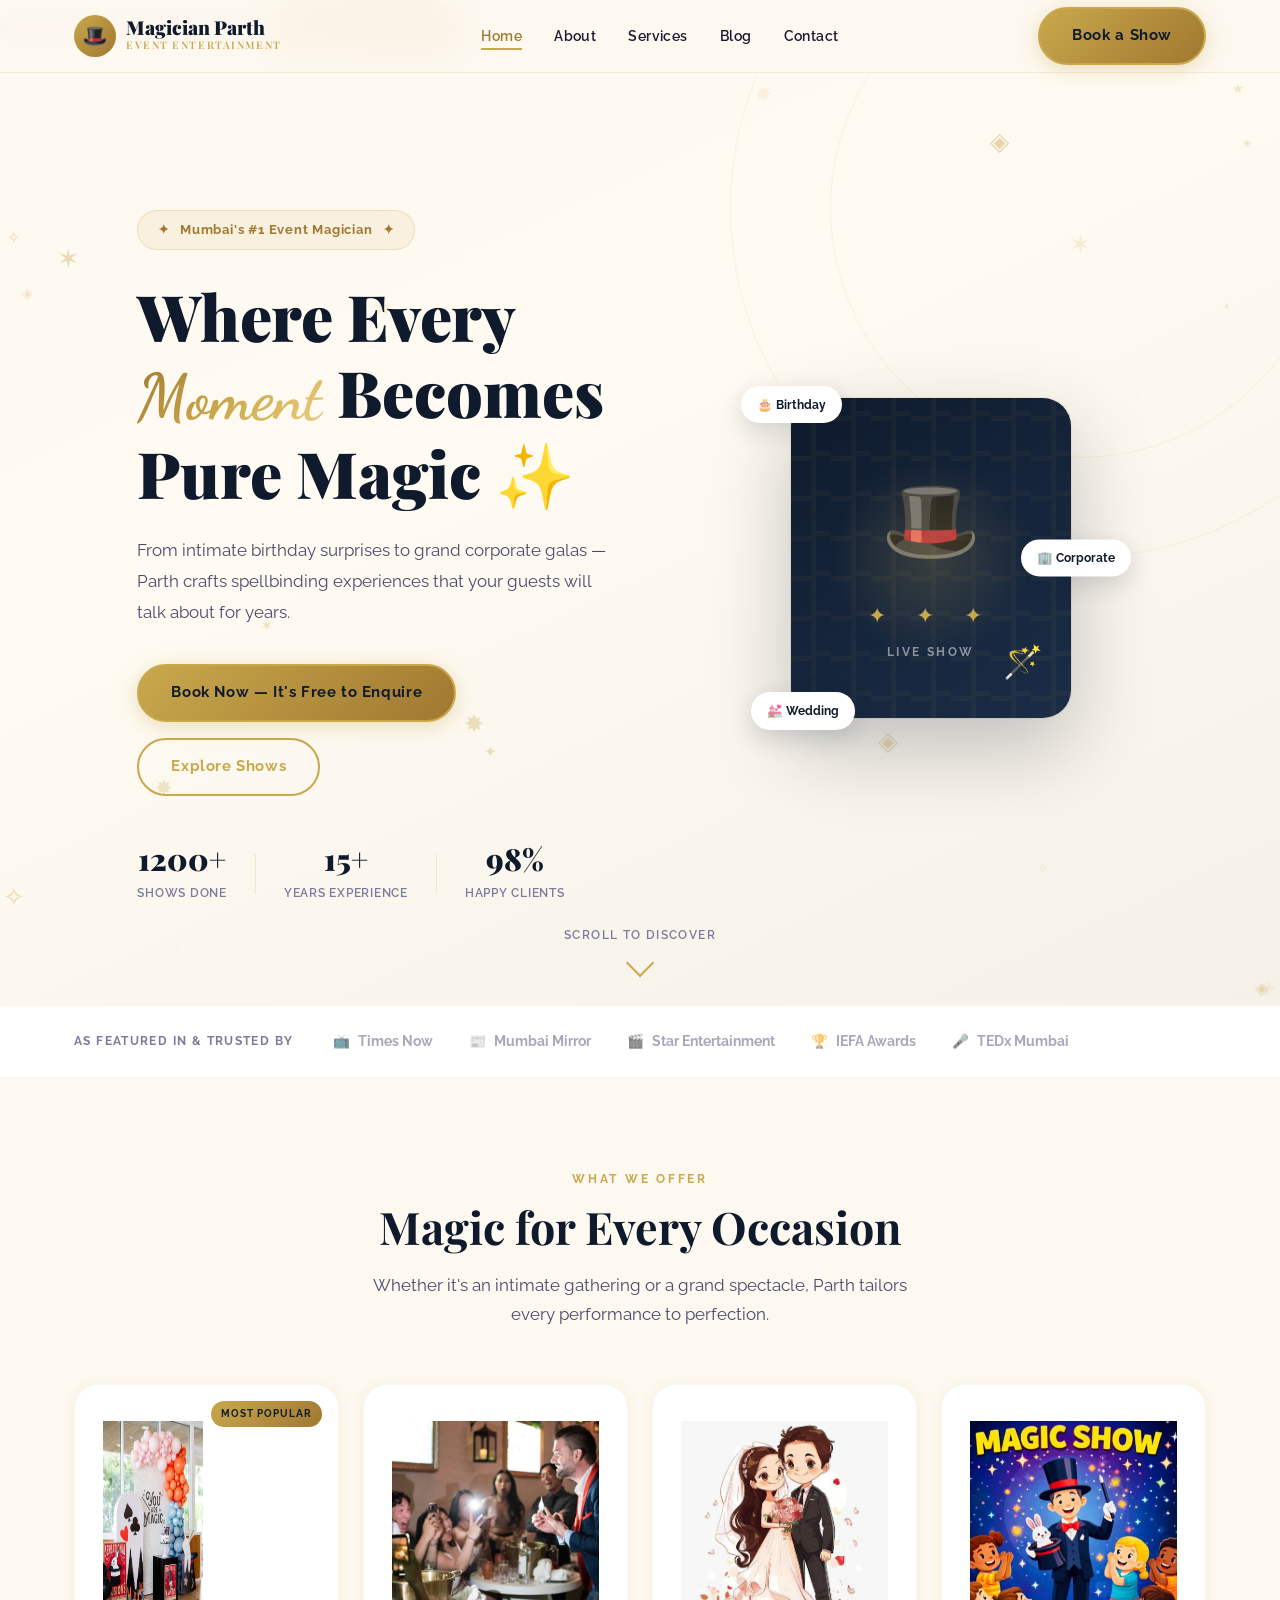
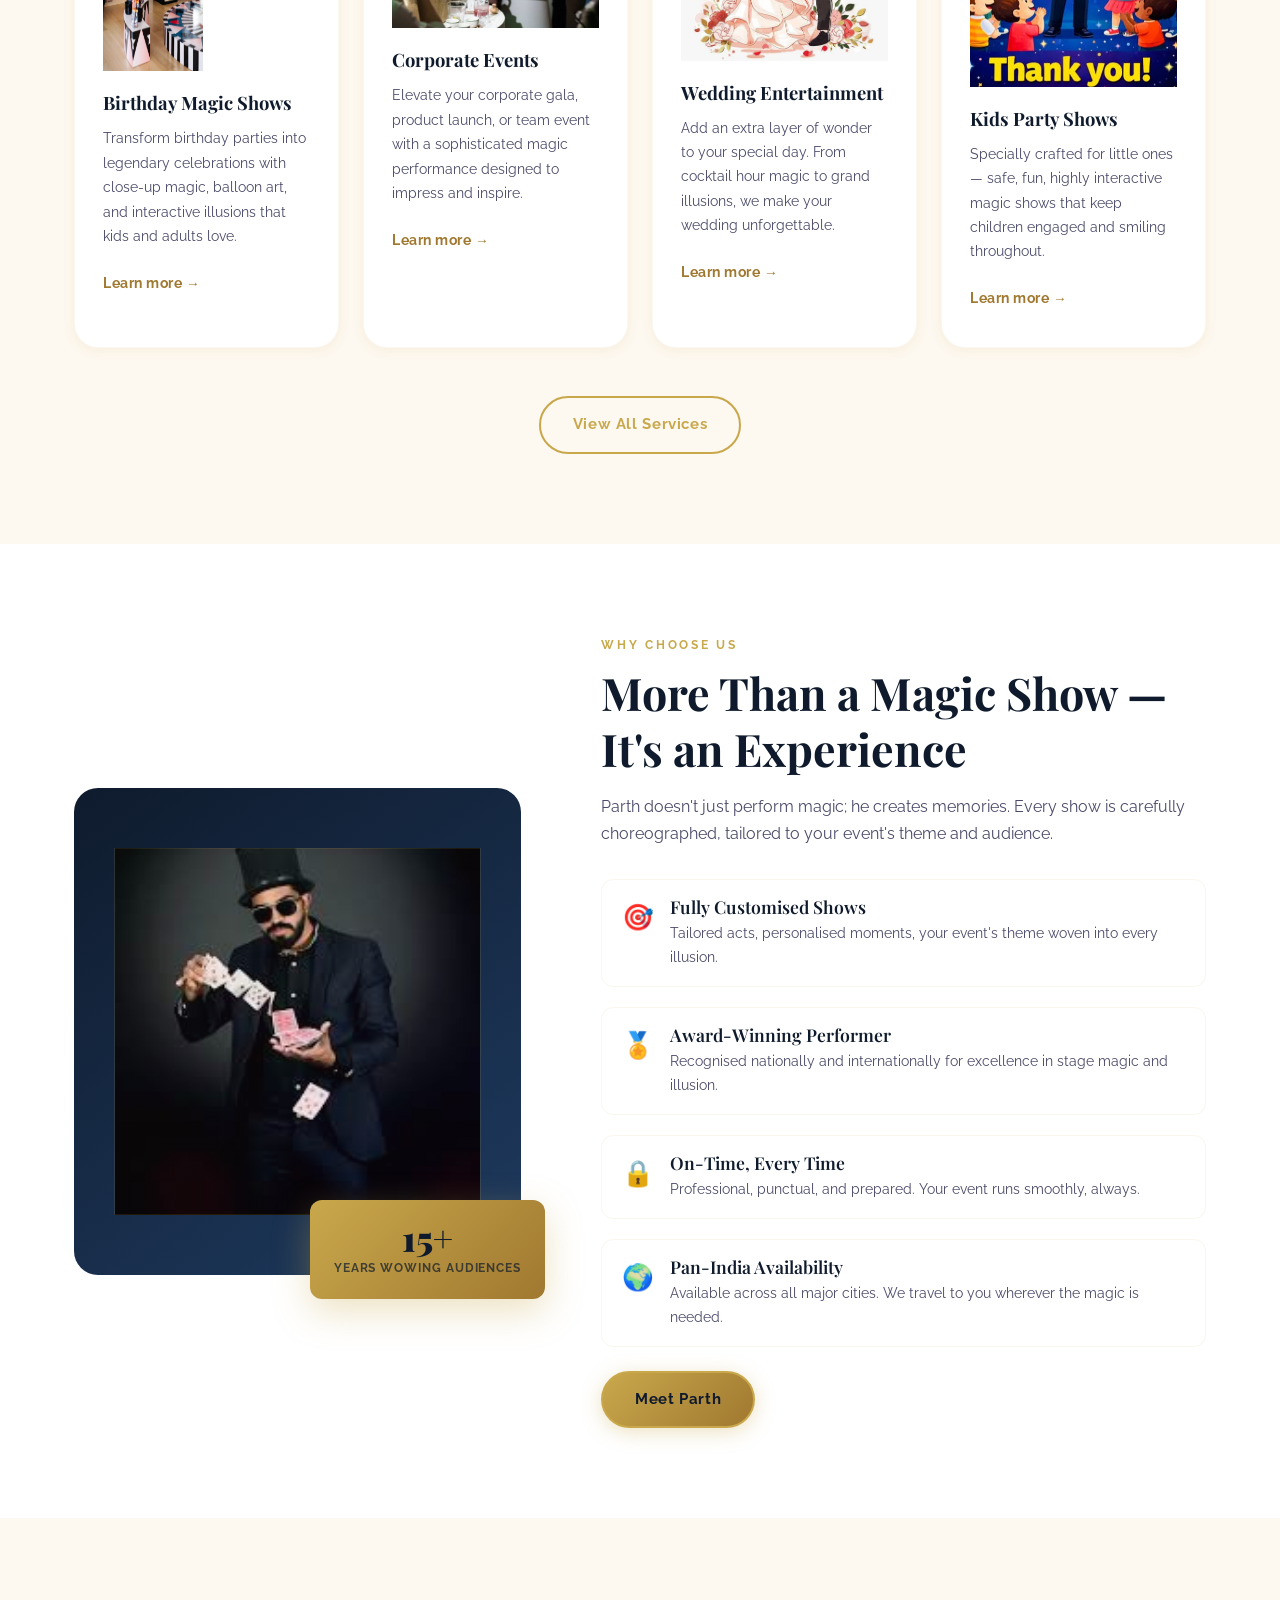
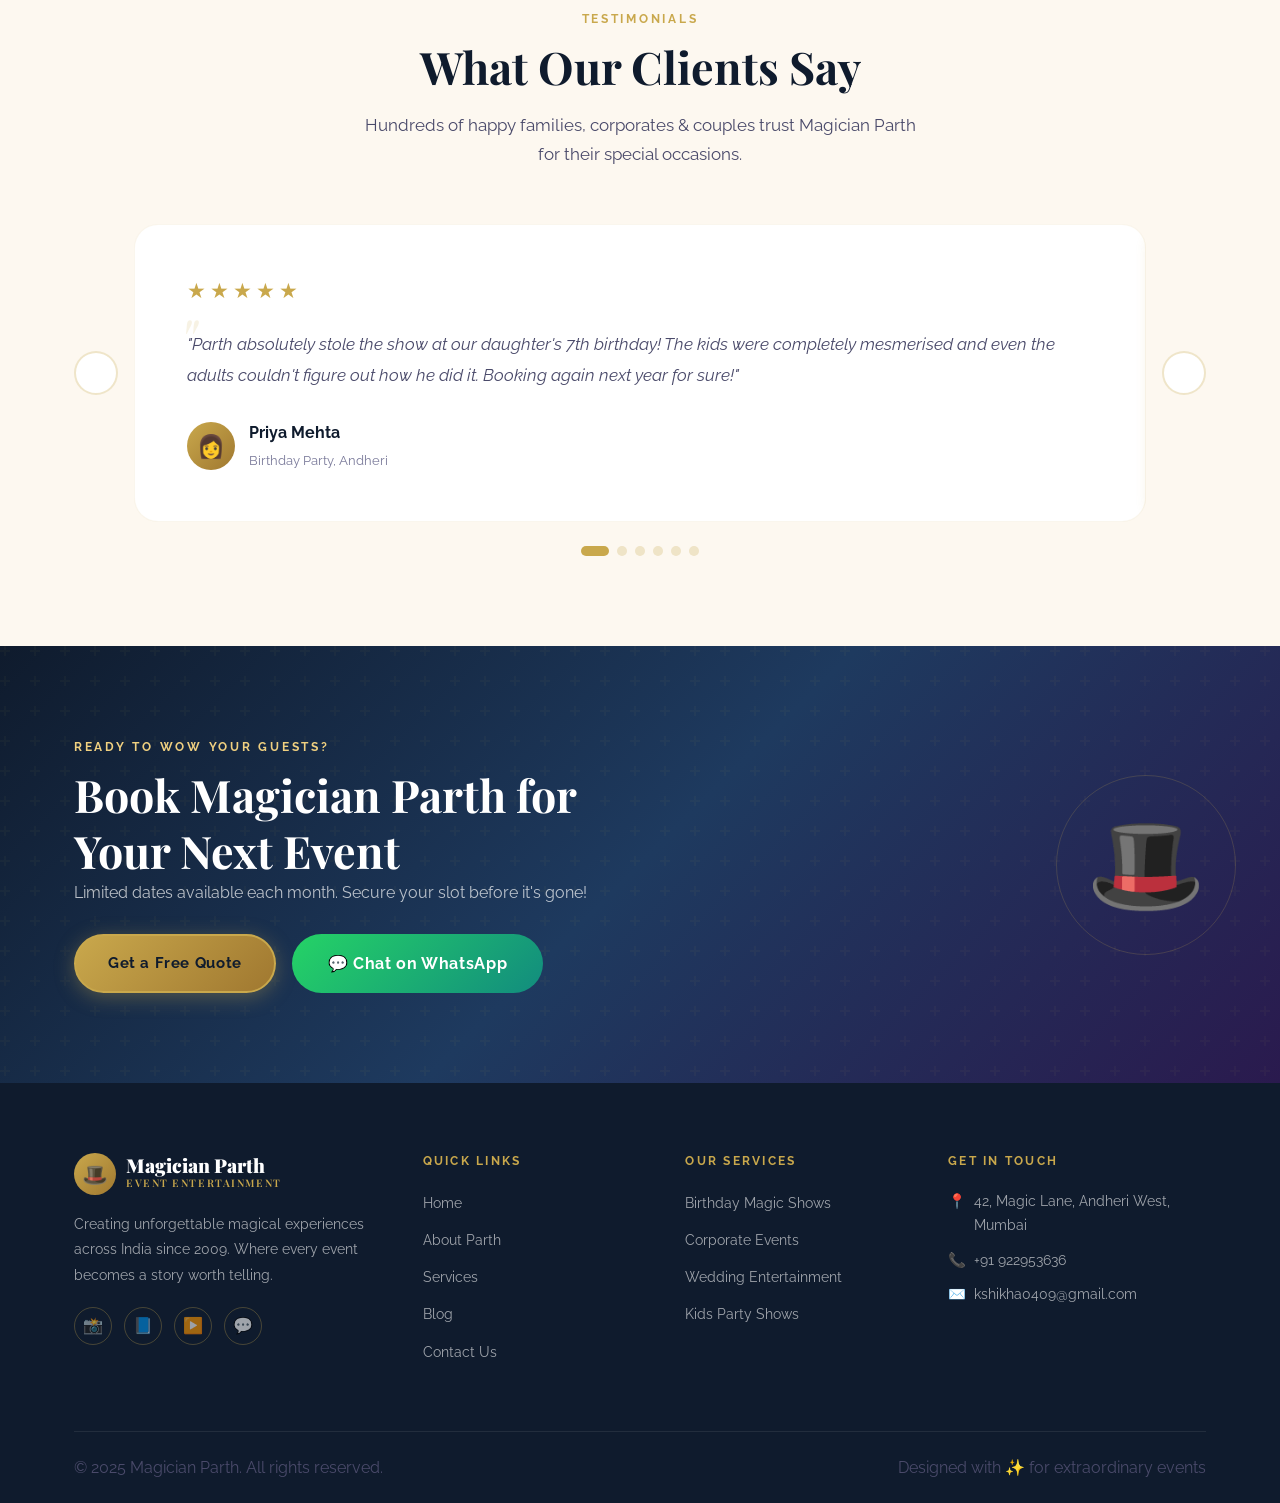
==== commit e0dc5ff8: "Update print statement from 'Hello' to 'Goodbye'" ====
--- a/index.html
+++ b/index.html
@@ -345,7 +345,7 @@
       <p style="color:rgba(255,255,255,0.7)">Limited dates available each month. Secure your slot before it's gone!</p>
       <div style="display:flex; gap:16px; flex-wrap:wrap; margin-top:28px;">
         <a href="contact.html" class="btn btn-primary">Get a Free Quote</a>
-        <a href="https://wa.me/919229253636?text=Hi%20Parth!%20I'd%20like%20to%20book%20a%20magic%20show%20for%20my%20event." target="_blank" rel="noopener noreferrer" class="btn btn-whatsapp whatsapp-btn" class="btn btn-white">💬 Chat on WhatsApp</a>
+        <a href="https://wa.me/919229253636?text=Hi%20Shikha!%20I'd%20like%20to%20book%20a%20magic%20show%20for%20my%20event." target="_blank" rel="noopener noreferrer" class="btn btn-whatsapp whatsapp-btn" class="btn btn-white">💬 Chat on WhatsApp</a>
       </div>
     </div>
     <div class="cta-deco" aria-hidden="true">
@@ -412,4 +412,4 @@
 
 <script src="main.js"></script>
 </body>
-</html>+</html>
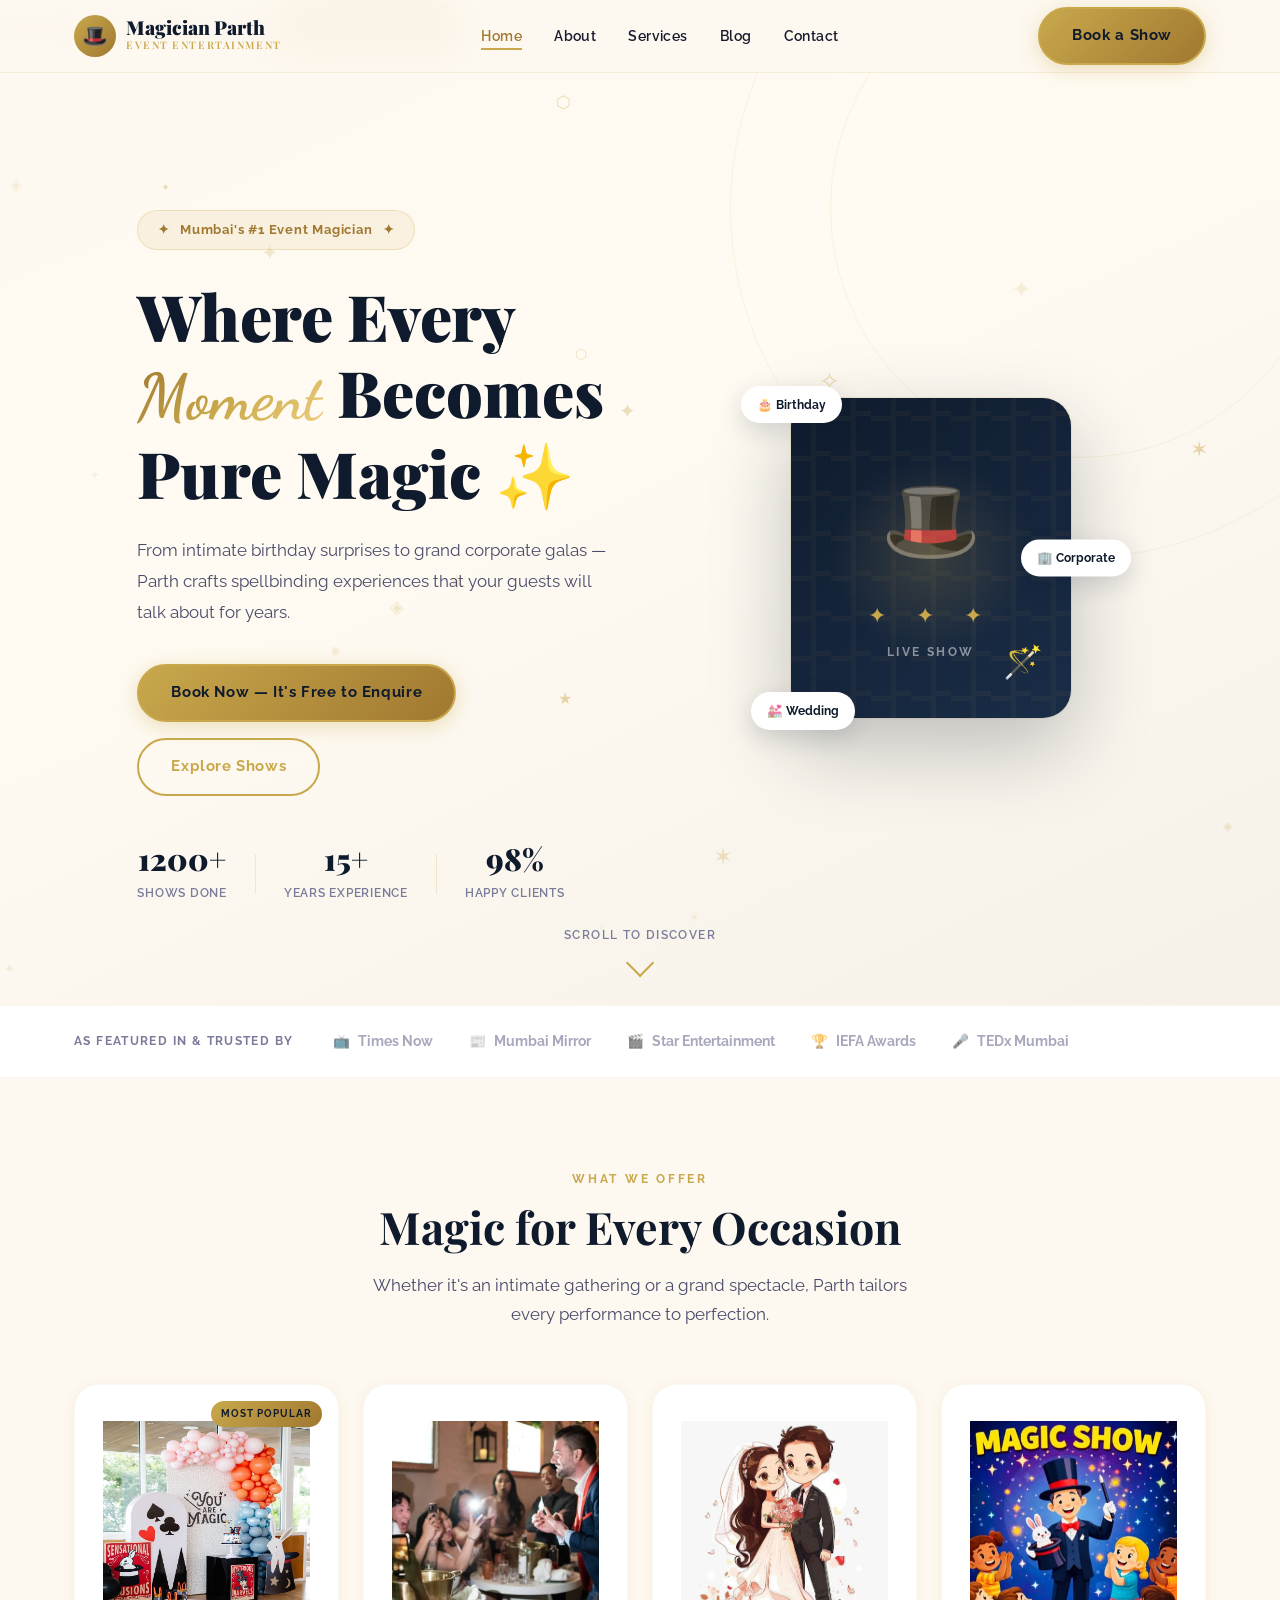
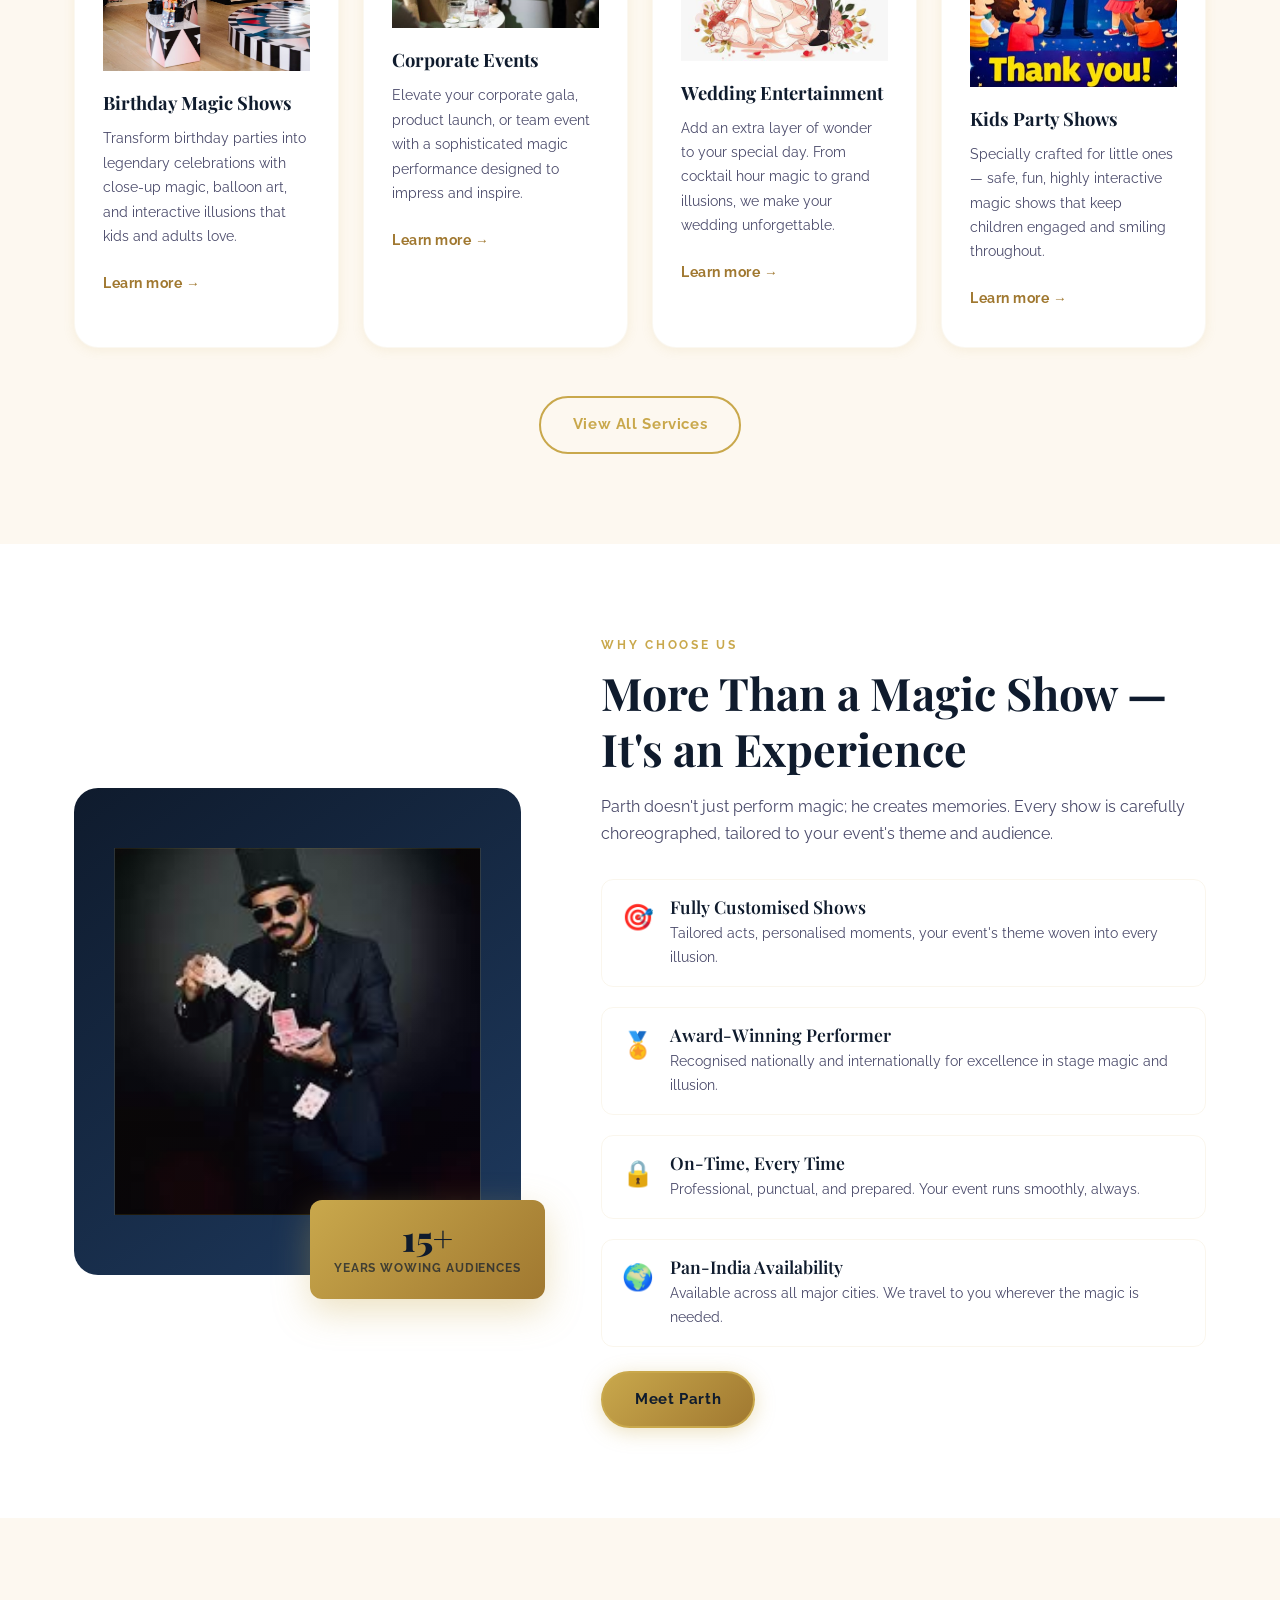
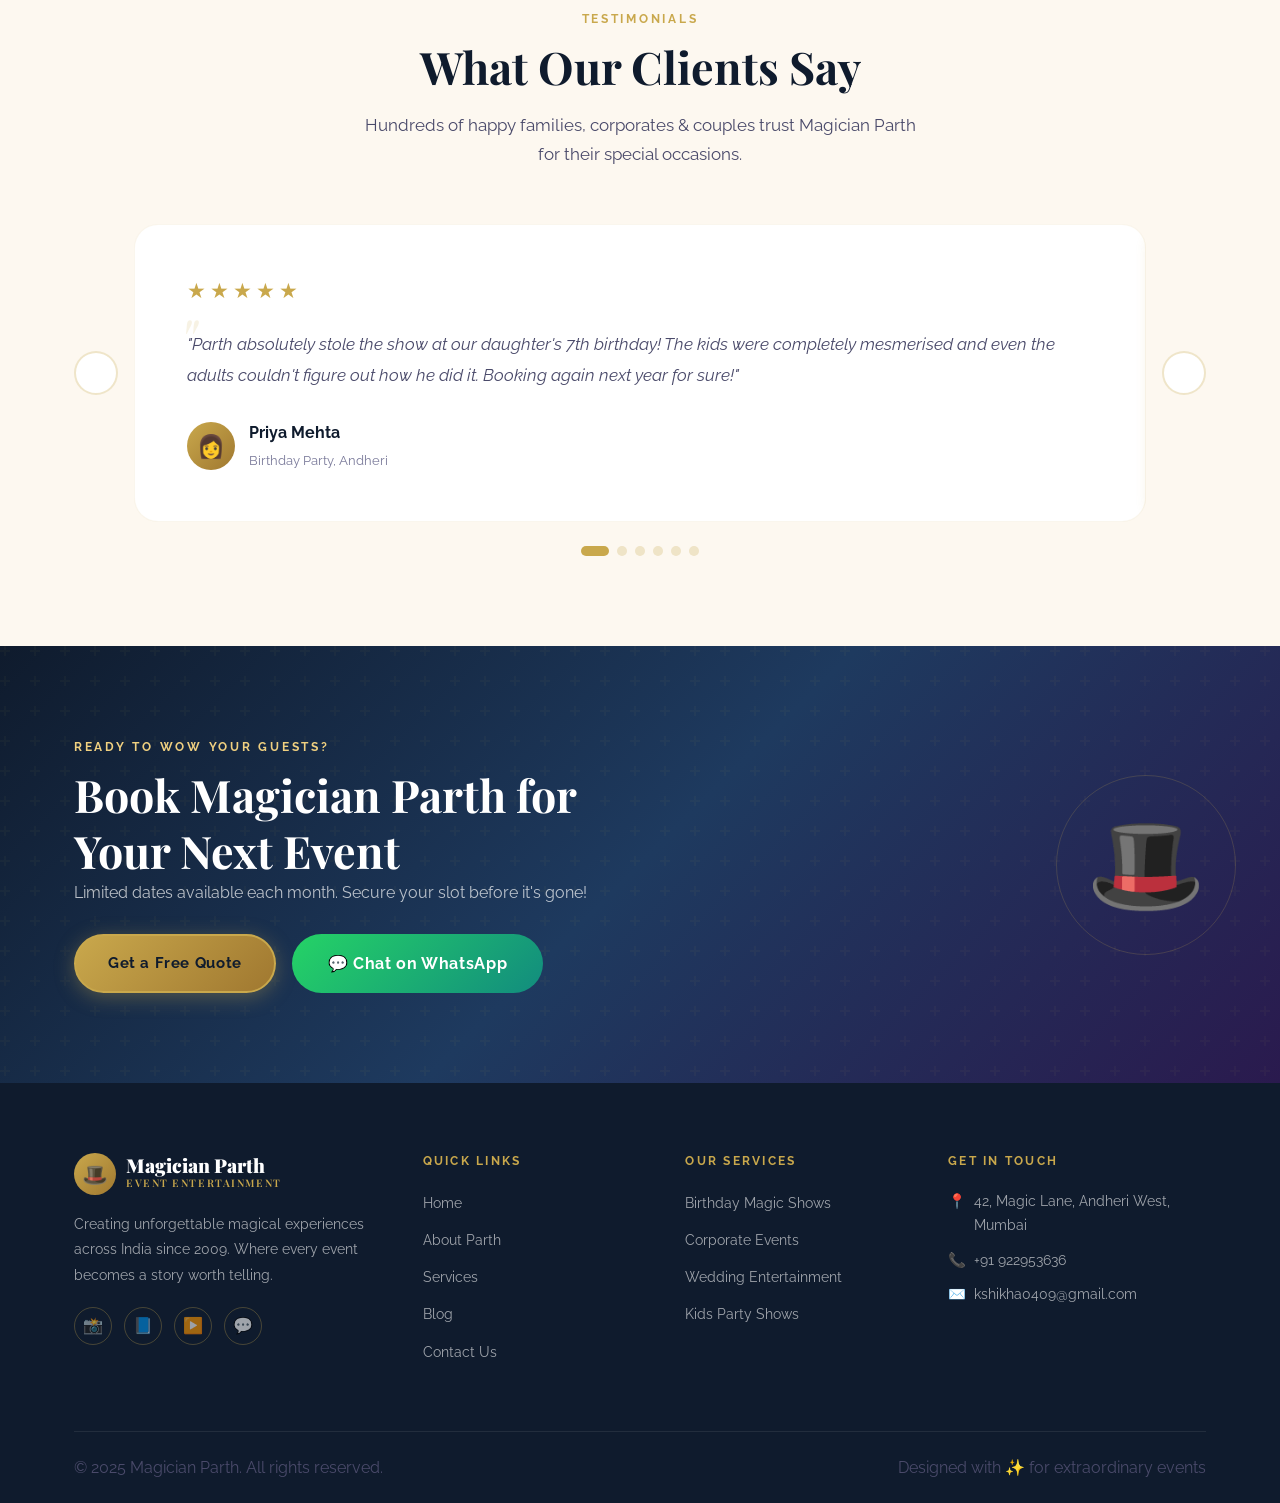
==== commit e56dc5a3: "Update index.html" ====
--- a/index.html
+++ b/index.html
@@ -141,7 +141,7 @@
 
     <div class="services-grid">
       <div class="service-card fade-up" tabindex="0">
-        <div class="service-icon"><img src="birth.jpeg" alt="" height="250px" width="100px" ></div>
+        <div class="service-icon"><img src="birth.jpeg" alt="" height="250px" width="250px" ></div>
         <div class="service-body">
           <h3>Birthday Magic Shows</h3>
           <p>Transform birthday parties into legendary celebrations with close-up magic, balloon art, and interactive illusions that kids and adults love.</p>
